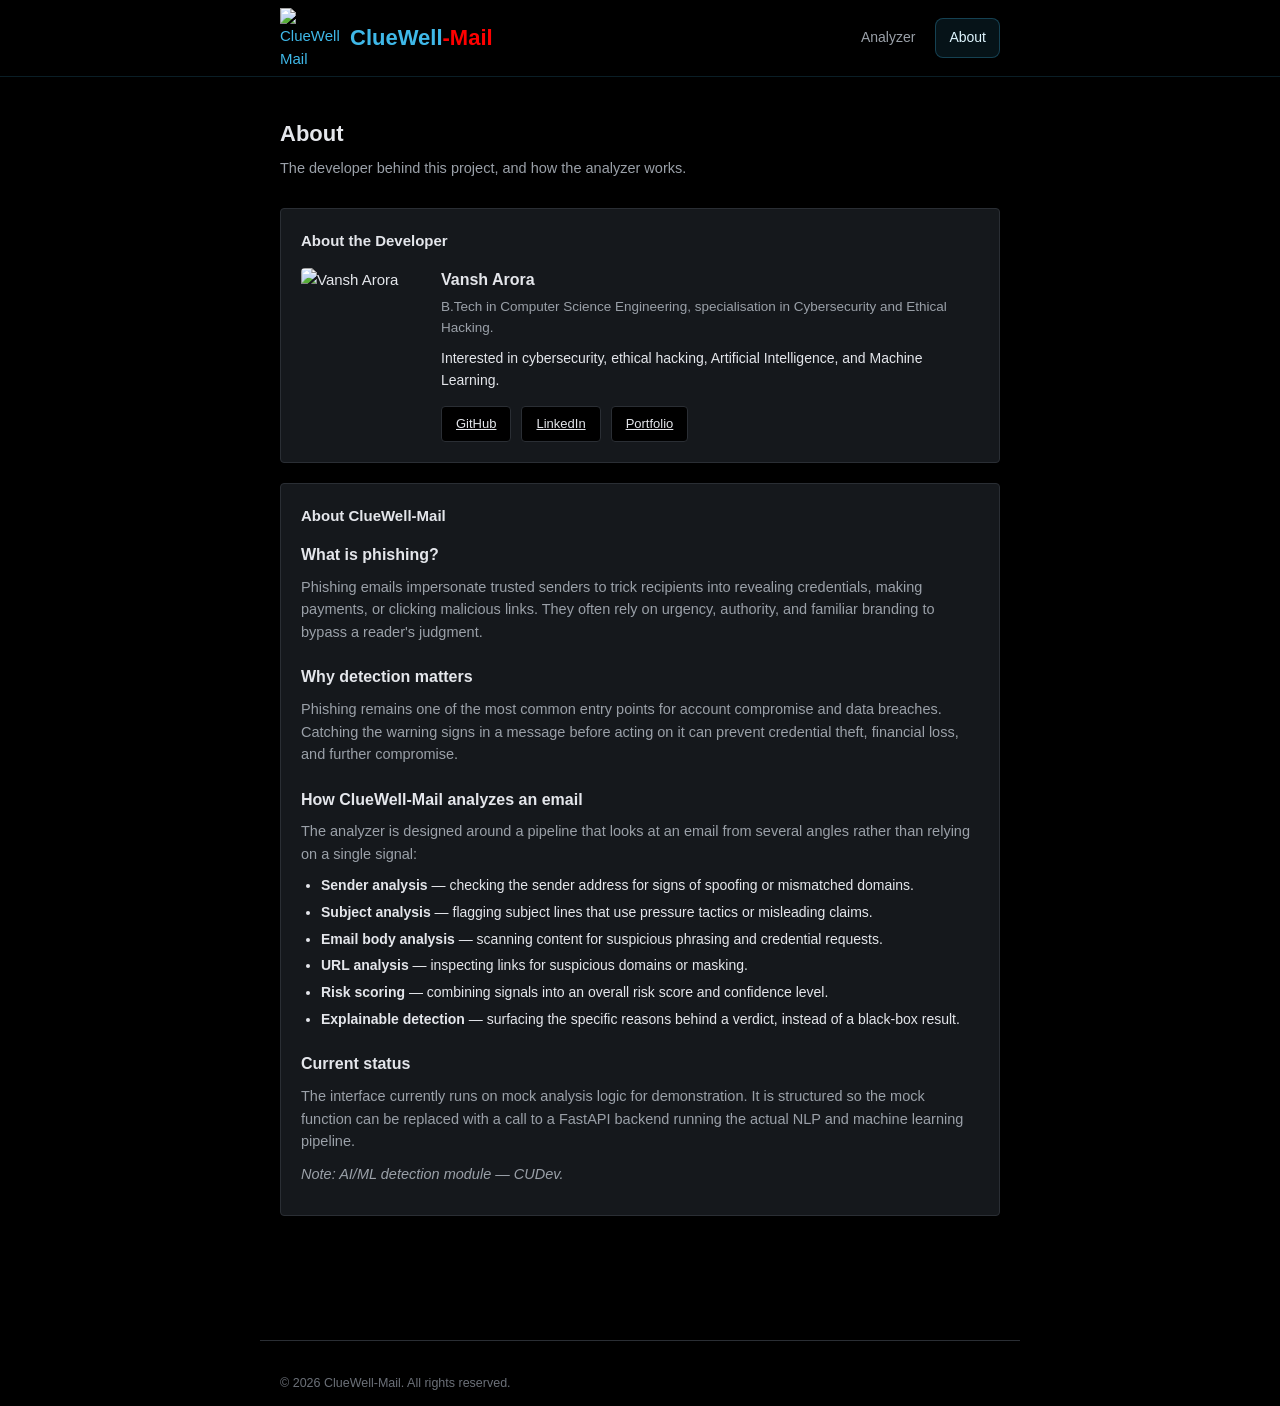
==== about.html @ 65af248f "Creating Repo" ====
<!DOCTYPE html>
<html lang="en">

<head>

  <meta charset="UTF-8">

  <meta name="viewport" content="width=device-width, initial-scale=1.0">

  <title>About — ClueWell-Mail</title>

  <meta
    name="description"
    content="Learn about ClueWell-Mail, its developer, phishing detection approach, and current project status."
  >

  <meta name="author" content="Vansh Arora">

  <meta name="robots" content="index, follow">

  <link
    rel="canonical"
    href="https://cluewell-mail.netlify.app/about.html"
  >

  <link
    rel="icon"
    type="image/png"
    href="assests/cluewell-mail-main.png"
  >

  <link rel="stylesheet" href="style.css">

  <script src="script.js" defer></script>

</head>


<body>


  <!-- =========================
       NAVBAR
       ========================= -->

  <header class="navbar">

    <div class="navbar-inner">

      <a href="index.html" class="brand">

        <img
          src="assests/cluewell-mail-main.png"
          alt="ClueWell-Mail logo"
          class="brand-logo"
        >

        <span class="brand-name">
          ClueWell<span class="brand-ai">-Mail</span>
        </span>

      </a>


      <button
        class="nav-toggle"
        type="button"
        aria-expanded="false"
        aria-controls="primary-navigation"
      >

        <span class="sr-only">
          Toggle navigation
        </span>

        <span></span>
        <span></span>
        <span></span>

      </button>


      <nav
        class="nav-links"
        id="primary-navigation"
        aria-label="Primary navigation"
      >

        <a href="index.html">
          Analyzer
        </a>

        <a
          href="about.html"
          aria-current="page"
        >
          About
        </a>

      </nav>

    </div>

  </header>


  <!-- =========================
       MAIN CONTENT
       ========================= -->

  <main class="page">


    <div class="page-header">

      <h1>About</h1>

      <p>
        The developer behind this project, and how the analyzer works.
      </p>

    </div>


    <!-- =========================
         DEVELOPER
         ========================= -->

    <section class="panel">

      <h2>
        About the Developer
      </h2>


      <div class="dev-block">


        <div class="dev-photo">

          <img
            src="assests/vansh arora profile.jpg"
            alt="Vansh Arora"
          >

        </div>


        <div>

          <p class="dev-name">
            Vansh Arora
          </p>


          <p class="dev-role">
            B.Tech in Computer Science Engineering,
            specialisation in Cybersecurity and Ethical Hacking.
          </p>


          <p class="dev-bio">
            Interested in cybersecurity, ethical hacking,
            Artificial Intelligence, and Machine Learning.
          </p>


          <div class="dev-links">

            <a
              href="https://github.com/aroravansh-cyber"
              class="btn"
              id="github-link"
            >
              GitHub
            </a>


            <a
              href="https://www.linkedin.com/in/vansh-arora-cyber"
              class="btn"
              id="linkedin-link"
            >
              LinkedIn
            </a>


            <a
              href="https://vansh-arora-portfolio.netlify.app/"
              class="btn"
              id="portfolio-link"
            >
              Portfolio
            </a>

          </div>

        </div>

      </div>

    </section>


    <!-- =========================
         ABOUT CLUEWELL-MAIL
         ========================= -->

    <section class="panel">

      <h2>
        About ClueWell-Mail
      </h2>


      <div class="about-block">

        <h2>
          What is phishing?
        </h2>

        <p>
          Phishing emails impersonate trusted senders to trick
          recipients into revealing credentials, making payments,
          or clicking malicious links. They often rely on urgency,
          authority, and familiar branding to bypass a reader's judgment.
        </p>

      </div>


      <div class="about-block">

        <h2>
          Why detection matters
        </h2>

        <p>
          Phishing remains one of the most common entry points for
          account compromise and data breaches. Catching the warning
          signs in a message before acting on it can prevent credential
          theft, financial loss, and further compromise.
        </p>

      </div>


      <div class="about-block">

        <h2>
          How ClueWell-Mail analyzes an email
        </h2>

        <p>
          The analyzer is designed around a pipeline that looks at
          an email from several angles rather than relying on a
          single signal:
        </p>


        <ul class="pipeline-list">

          <li>
            <strong>Sender analysis</strong> —
            checking the sender address for signs of spoofing
            or mismatched domains.
          </li>

          <li>
            <strong>Subject analysis</strong> —
            flagging subject lines that use pressure tactics
            or misleading claims.
          </li>

          <li>
            <strong>Email body analysis</strong> —
            scanning content for suspicious phrasing and
            credential requests.
          </li>

          <li>
            <strong>URL analysis</strong> —
            inspecting links for suspicious domains or masking.
          </li>

          <li>
            <strong>Risk scoring</strong> —
            combining signals into an overall risk score
            and confidence level.
          </li>

          <li>
            <strong>Explainable detection</strong> —
            surfacing the specific reasons behind a verdict,
            instead of a black-box result.
          </li>

        </ul>

      </div>


      <div class="about-block">

        <h2>
          Current status
        </h2>

        <p>
          The interface currently runs on mock analysis logic
          for demonstration. It is structured so the mock function
          can be replaced with a call to a FastAPI backend running
          the actual NLP and machine learning pipeline.
        </p>

        <p>
          <em>
            Note: AI/ML detection module — CUDev.
          </em>
        </p>

      </div>

    </section>

  </main>


  <!-- =========================
       FOOTER
       ========================= -->

  <footer class="site-footer">

    <p>
      &copy; 2026 ClueWell-Mail. All rights reserved.
    </p>

  </footer>


</body>

</html>
---- style.css ----
/* ClueWell-Mail — stylesheet
   Plain CSS, no framework. Variables are set up so colors/spacing
   can be tweaked from one place. */

:root {
  --bg: #000000;
  --bg-raised: #15181c;
  --border: #2a2e34;
  --text: #e4e6eb;
  --text-dim: #9aa0a8;
  --text-faint: #6b7078;

  --accent: #3fb8e8;
  --accent-dim: #2c8fb5;
  --danger: #e5534b;
  --danger-bg: #2a1616;
  --spam: #b68e20;
  --spam-bg: #4c3d1d;
  --safe: #3fb950;
  --safe-bg: #142218;

  --mono: ui-monospace, "SFMono-Regular", Consolas, "Liberation Mono",
    Menlo, monospace;
  --sans: -apple-system, BlinkMacSystemFont, "Segoe UI", Roboto, Helvetica,
    Arial, sans-serif;

  --radius: 4px;
  --max-width: 760px;
}

* {
  box-sizing: border-box;
}

html {
  color-scheme: dark;
}

body {
  margin: 0;
  background: var(--bg);
  color: var(--text);
  font-family: var(--sans);
  font-size: 15px;
  line-height: 1.55;
  -webkit-font-smoothing: antialiased;
}

a {
  color: var(--accent);
}

a:focus-visible,
button:focus-visible,
input:focus-visible,
textarea:focus-visible {
  outline: 2px solid var(--accent);
  outline-offset: 2px;
}

/* Layout shell */

.page {
  max-width: var(--max-width);
  margin: 0 auto;
  padding: 0 20px 64px;
}

/* Navbar */

.navbar {
  position: sticky;
  top: 0;
  z-index: 1000;
  margin-bottom: 40px;
  border-bottom: 1px solid rgba(63, 184, 232, 0.16);
  background: rgba(0, 0, 0, 0.86);
  backdrop-filter: blur(16px);
}

.navbar-inner {
  display: flex;
  align-items: center;
  justify-content: space-between;
  max-width: var(--max-width);
  min-height: 72px;
  margin: 0 auto;
  padding: 8px 20px;
}

.brand {
  display: flex;
  align-items: center;
  gap: 10px;
  text-decoration: none;
  position: relative;
  z-index: 1002;
  pointer-events: auto;
}

.brand-logo {
  width: 60px;
  height: 60px;
  object-fit: contain;
  pointer-events: none;
}

.brand-name {
  font-size: 22px;
  font-weight: 700;
  color: inherit;
  white-space: nowrap;
  pointer-events: none;
}

.brand-ai {
  color: red;
}

.nav-links {
  display: flex;
  align-items: center;
  gap: 6px;
  position: relative;
  z-index: 1001;
}

.nav-links a {
  color: var(--text-dim);
  text-decoration: none;
  font-size: 14px;
  padding: 8px 13px;
  border: 1px solid transparent;
  border-radius: 8px;
  font-weight: 500;
  transition: color 160ms ease, background 160ms ease, border-color 160ms ease;
}

.nav-links a:hover {
  color: var(--text);
  background: var(--bg-raised);
}

.nav-links a[aria-current="page"] {
  color: #dff6ff;
  border-color: rgba(63, 184, 232, 0.28);
  background: rgba(63, 184, 232, 0.1);
}

.security-status {
  display: inline-flex;
  align-items: center;
  gap: 7px;
  margin-left: 8px;
  padding-left: 14px;
  border-left: 1px solid var(--border);
  color: var(--text-faint);
  font-size: 12px;
  white-space: nowrap;
}

.status-dot {
  width: 7px;
  height: 7px;
  border-radius: 50%;
  background: var(--safe);
  box-shadow: 0 0 0 4px rgba(63, 185, 80, 0.1);
}

.nav-toggle {
  display: none;
  width: 42px;
  height: 42px;
  margin-left: auto;
  padding: 10px;
  border: 1px solid var(--border);
  border-radius: 8px;
  background: var(--bg-raised);
  cursor: pointer;
  position: relative;
  z-index: 1003;
}

.nav-toggle span:not(.sr-only) {
  display: block;
  width: 19px;
  height: 2px;
  margin: 3px auto;
  border-radius: 2px;
  background: var(--text);
}

.sr-only {
  position: absolute;
  width: 1px;
  height: 1px;
  padding: 0;
  margin: -1px;
  overflow: hidden;
  clip: rect(0, 0, 0, 0);
  white-space: nowrap;
  border: 0;
}

/* Page header */

.page-header {
  margin-bottom: 28px;
}

.page-header h1 {
  font-size: 22px;
  margin: 0 0 6px;
  font-weight: 600;
}

.page-header p {
  margin: 0;
  color: var(--text-dim);
  font-size: 14.5px;
}

/* Cards / sections */

.panel {
  border: 1px solid var(--border);
  border-radius: var(--radius);
  background: var(--bg-raised);
  padding: 20px;
  margin-bottom: 20px;
}

.panel h2 {
  font-size: 15px;
  margin: 0 0 16px;
  font-weight: 600;
  color: var(--text);
}

/* Form fields */

.field {
  margin-bottom: 18px;
}

.field:last-child {
  margin-bottom: 0;
}

.field label {
  display: block;
  font-size: 13.5px;
  font-weight: 600;
  margin-bottom: 6px;
  color: var(--text);
}

.field .hint {
  display: block;
  font-size: 12.5px;
  color: var(--text-faint);
  margin-top: 5px;
}

.field input[type="text"],
.field input[type="email"],
.field textarea {
  width: 100%;
  background: var(--bg);
  border: 1px solid var(--border);
  border-radius: var(--radius);
  color: var(--text);
  font-family: inherit;
  font-size: 14px;
  padding: 10px 12px;
}

.field input::placeholder,
.field textarea::placeholder {
  color: var(--text-faint);
}

.field textarea {
  min-height: 200px;
  resize: vertical;
  line-height: 1.5;
}

.field.has-error input,
.field.has-error textarea {
  border-color: var(--danger);
}

.required-star {
  color: #e53935;
  font-weight: 700;
}

.error-message {
  display: none;
  font-size: 13px;
  color: var(--danger);
  margin-top: 6px;
}

.field.has-error .error-message {
  display: block;
}

.form-note {
  font-size: 13px;
  color: red;
  margin-top: 8px;
  min-height: 20px;
}

/* Buttons */

.btn-row {
  display: flex;
  gap: 10px;
  margin-top: 4px;
}

button {
  font-family: inherit;
  font-size: 14px;
  cursor: pointer;
}

.btn {
  border-radius: var(--radius);
  border: 1px solid var(--border);
  padding: 10px 18px;
  background: var(--bg);
  color: var(--text);
}

.btn:hover {
  border-color: var(--text-faint);
}

.btn-primary {
  background: var(--accent);
  border-color: var(--accent);
  color: #06232c;
  font-weight: 600;
}

.btn-primary:hover {
  background: var(--accent-dim);
  border-color: var(--accent-dim);
}

.btn-block {
  width: 100%;
}

.how-it-works {
  display: inline-block;
  margin-bottom: 30px;
}

/* Result area */

.result-empty {
  color: var(--text-faint);
  font-size: 14px;
  text-align: center;
  padding: 32px 0;
}

.result-content {
  display: none;
}

.result-content.is-visible {
  display: block;
}

.result-empty.is-hidden {
  display: none;
}

.verdict-row {
  display: flex;
  align-items: center;
  justify-content: space-between;
  gap: 16px;
  padding: 16px;
  border: 1px solid var(--border);
  border-radius: var(--radius);
  margin-bottom: 20px;
}

.verdict-row.phishing {
  border-color: var(--danger);
  background: var(--danger-bg);
}

.verdict-row.legitimate {
  border-color: var(--safe);
  background: var(--safe-bg);
}

.verdict-row.spam {
  border-color: var(--spam);
  background: var(--spam-bg);
}

.verdict-label {
  font-size: 12px;
  text-transform: uppercase;
  color: var(--text-dim);
  margin: 0 0 4px;
  letter-spacing: 0.04em;
}

.verdict-value {
  font-family: var(--mono);
  font-size: 20px;
  font-weight: 700;
  margin: 0;
}

.verdict-row.phishing .verdict-value {
  color: var(--danger);
}

.verdict-row.legitimate .verdict-value {
  color: var(--safe);
}

.verdict-row.spam .verdict-value {
  color: var(--spam);
}

.metric-grid {
  display: grid;
  grid-template-columns: 1fr 1fr;
  gap: 12px;
  margin-bottom: 20px;
}

.metric-box {
  border: 1px solid var(--border);
  border-radius: var(--radius);
  padding: 14px;
}

.metric-box .metric-label {
  font-size: 12.5px;
  color: var(--text-dim);
  margin: 0 0 4px;
}

.metric-box .metric-value {
  font-family: var(--mono);
  font-size: 22px;
  font-weight: 600;
  margin: 0;
}

.subsection {
  margin-bottom: 20px;
}

.subsection:last-child {
  margin-bottom: 0;
}

.subsection h3 {
  font-size: 13.5px;
  font-weight: 600;
  margin: 0 0 10px;
  color: var(--text);
}

.reason-list {
  margin: 0;
  padding-left: 20px;
  font-size: 14px;
}

.reason-list li {
  margin-bottom: 6px;
}

.reason-list li:last-child {
  margin-bottom: 0;
}

.stat-line {
  display: flex;
  justify-content: space-between;
  font-size: 14px;
  padding: 7px 0;
  border-bottom: 1px solid var(--border);
}

.stat-line:last-child {
  border-bottom: none;
}

.stat-line .stat-value {
  font-family: var(--mono);
  color: var(--text);
}

.keyword-list {
  display: flex;
  flex-wrap: wrap;
  gap: 8px;
}

.keyword-chip {
  font-family: var(--mono);
  font-size: 12.5px;
  border: 1px solid var(--border);
  border-radius: var(--radius);
  padding: 4px 9px;
  color: var(--text-dim);
}

.keyword-chip.flagged {
  color: var(--danger);
  border-color: var(--danger);
}

.keyword-chip.flagged.spam {
  color: var(--spam);
  border-color: var(--spam);
}

.report-row {
  display: flex;
  align-items: center;
  justify-content: space-between;
  gap: 12px;
  border-top: 1px solid var(--border);
  margin-top: 20px;
  padding-top: 20px;
}

.report-row p {
  margin: 0;
  font-size: 13px;
  color: var(--text-faint);
}

/* About page */

.dev-block {
  display: flex;
  gap: 20px;
  align-items: flex-start;
}

.dev-photo img {
  width: 120px;
  height: 140px;
  object-fit: cover;
  border-radius: var(--radius);
  display: block;
}

.dev-name {
  margin: 0 0 4px;
  font-size: 16px;
  font-weight: 600;
}

.dev-role {
  margin: 0 0 10px;
  font-size: 13.5px;
  color: var(--text-dim);
}

.dev-bio {
  margin: 0 0 14px;
  font-size: 14px;
}

.dev-links {
  display: flex;
  gap: 10px;
}

.dev-links .btn {
  font-size: 13px;
  padding: 7px 14px;
}

.about-block {
  margin-bottom: 22px;
}

.about-block:last-child {
  margin-bottom: 0;
}

.about-block h2 {
  font-size: 16px;
  margin: 0 0 8px;
}

.about-block p {
  margin: 0 0 10px;
  font-size: 14.5px;
  color: var(--text-dim);
}

.pipeline-list {
  margin: 10px 0 0;
  padding-left: 20px;
  font-size: 14px;
}

.pipeline-list li {
  margin-bottom: 5px;
}

.image-placeholder {
  border: 1px dashed var(--border);
  border-radius: var(--radius);
  padding: 40px 20px;
  text-align: center;
  color: var(--text-faint);
  font-size: 13px;
}

/* Footer */

.site-footer {
  max-width: var(--max-width);
  margin: 40px auto 0;
  padding: 20px 20px 0;
  border-top: 1px solid var(--border);
  color: var(--text-faint);
  font-size: 12.5px;
}

/* Responsive */

@media (max-width: 640px) {

  .navbar {
    z-index: 1000;
  }

  .navbar-inner {
    position: relative;
    z-index: 1000;
    min-height: 64px;
  }

  .brand {
    position: relative;
    z-index: 1002;
    pointer-events: auto;
  }

  .brand-logo {
    width: 80px;
    height: 62px;
    pointer-events: none;
  }

  .brand-name {
    pointer-events: none;
  }

  .brand-tagline,
  .security-status {
    display: none;
  }

  .nav-toggle {
    display: block;
    position: relative;
    z-index: 1003;
  }

  .nav-links {
    position: absolute;
    top: calc(100% - 1px);
    right: 12px;
    left: 12px;
    z-index: 1001;

    display: none;
    flex-direction: column;
    align-items: stretch;
    gap: 4px;

    padding: 10px;
    border: 1px solid var(--border);
    border-radius: 12px;
    background: #111418;
    box-shadow: 0 16px 30px rgba(0, 0, 0, 0.35);
  }

  .nav-links.is-open {
    display: flex;
  }

  .nav-links a {
    padding: 10px 12px;
  }

  .btn-row {
    flex-direction: column;
  }

  .btn-row .btn {
    width: 100%;
  }

  .metric-grid {
    grid-template-columns: 1fr;
  }

  .verdict-row {
    flex-direction: column;
    align-items: flex-start;
  }

  .report-row {
    flex-direction: column;
    align-items: stretch;
  }

  .dev-block {
    flex-direction: column;
  }

  /* ==============================
   MOBILE HEADER FIX
============================== */

@media (max-width: 640px) {

  .navbar-inner {
    position: relative;
    z-index: 1000;
  }

  .brand {
    position: relative;
    z-index: 1002;
    pointer-events: auto;
  }

  .brand-logo,
  .brand-name {
    pointer-events: none;
  }

  .nav-toggle {
    position: relative;
    z-index: 1003;
  }

  .nav-links {
    z-index: 1001;
  }
}
}
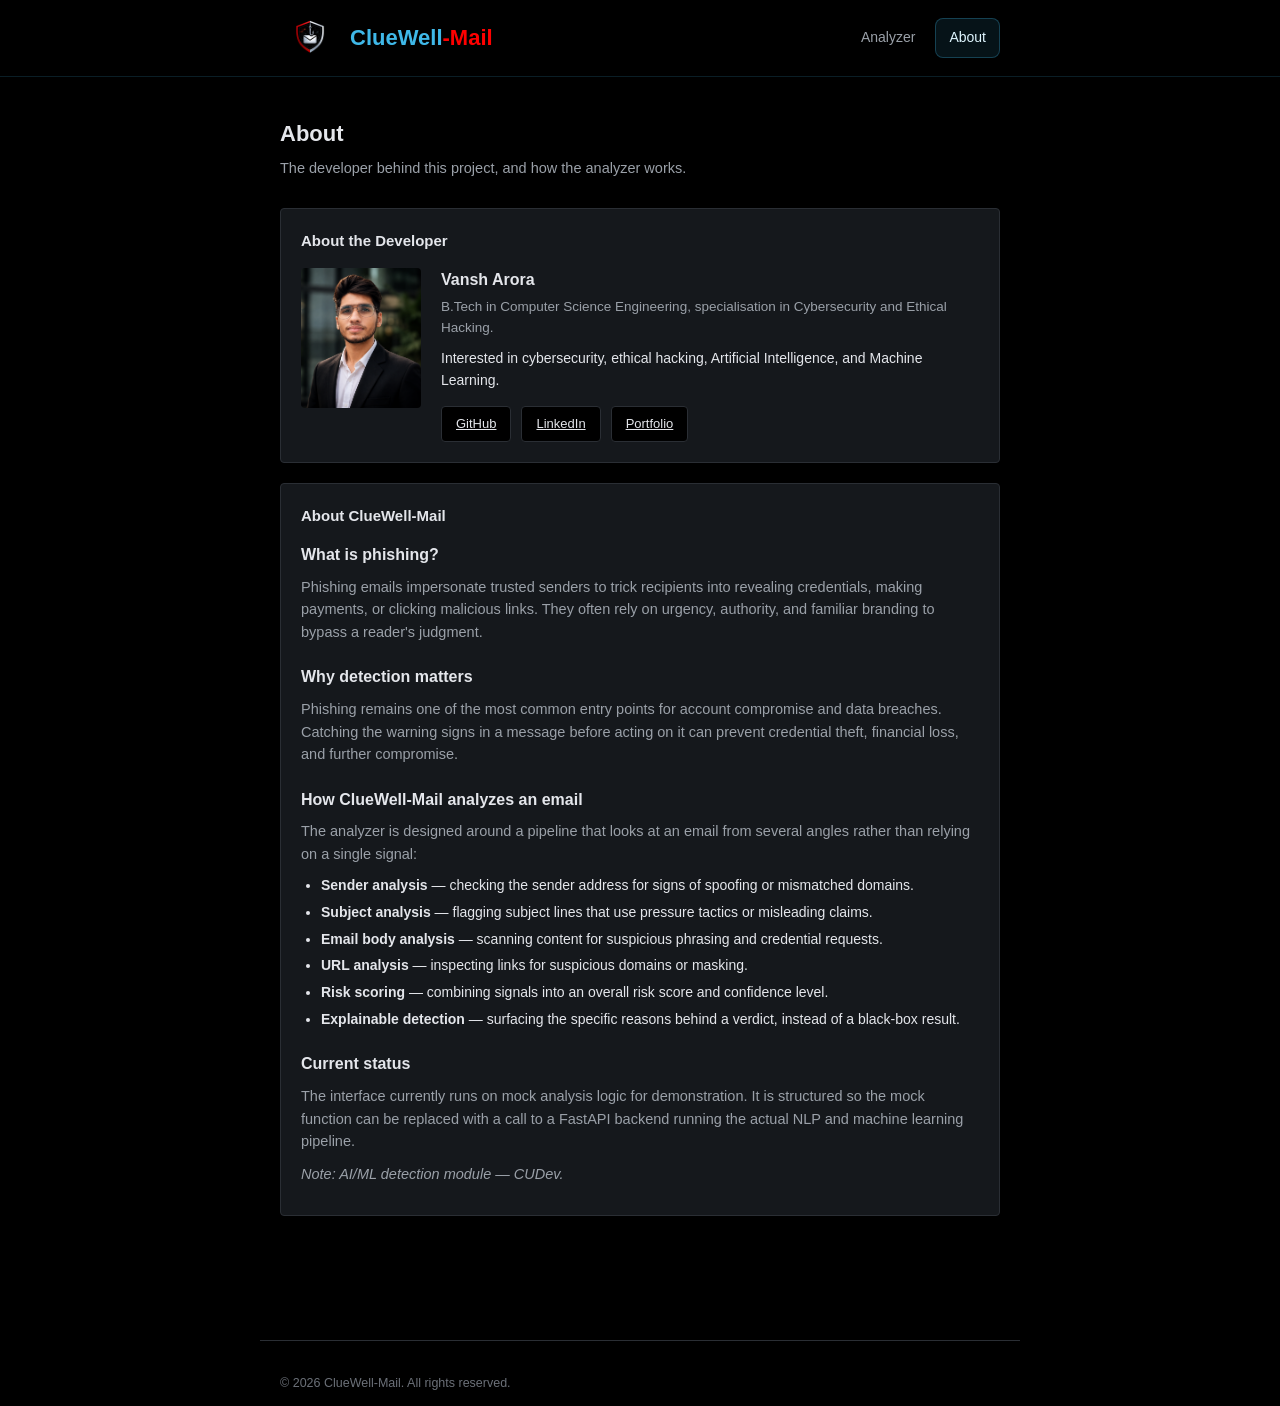
==== commit 34404e73: "Solving Mobile responsivness and Report download Issue" ====
--- a/about.html
+++ b/about.html
@@ -37,6 +37,27 @@
 
 
 <body>
+
+  <script>
+  const menuToggle = document.getElementById("menu-toggle");
+  const navLinks = document.getElementById("nav-links");
+
+  if (menuToggle && navLinks) {
+    menuToggle.addEventListener("click", function () {
+      navLinks.classList.toggle("active");
+
+      const isOpen = navLinks.classList.contains("active");
+      menuToggle.setAttribute("aria-expanded", isOpen);
+    });
+
+    navLinks.querySelectorAll("a").forEach(function (link) {
+      link.addEventListener("click", function () {
+        navLinks.classList.remove("active");
+        menuToggle.setAttribute("aria-expanded", "false");
+      });
+    });
+  }
+</script>
 
 
   <!-- =========================
--- a/style.css
+++ b/style.css
@@ -64,6 +64,25 @@
   max-width: var(--max-width);
   margin: 0 auto;
   padding: 0 20px 64px;
+}
+
+.menu-toggle {
+  display: none;
+}
+
+@media (max-width: 768px) {
+  .menu-toggle {
+    display: block;
+  }
+
+  .nav-links {
+    display: none;
+    flex-direction: column;
+  }
+
+  .nav-links.active {
+    display: flex;
+  }
 }
 
 /* Navbar */
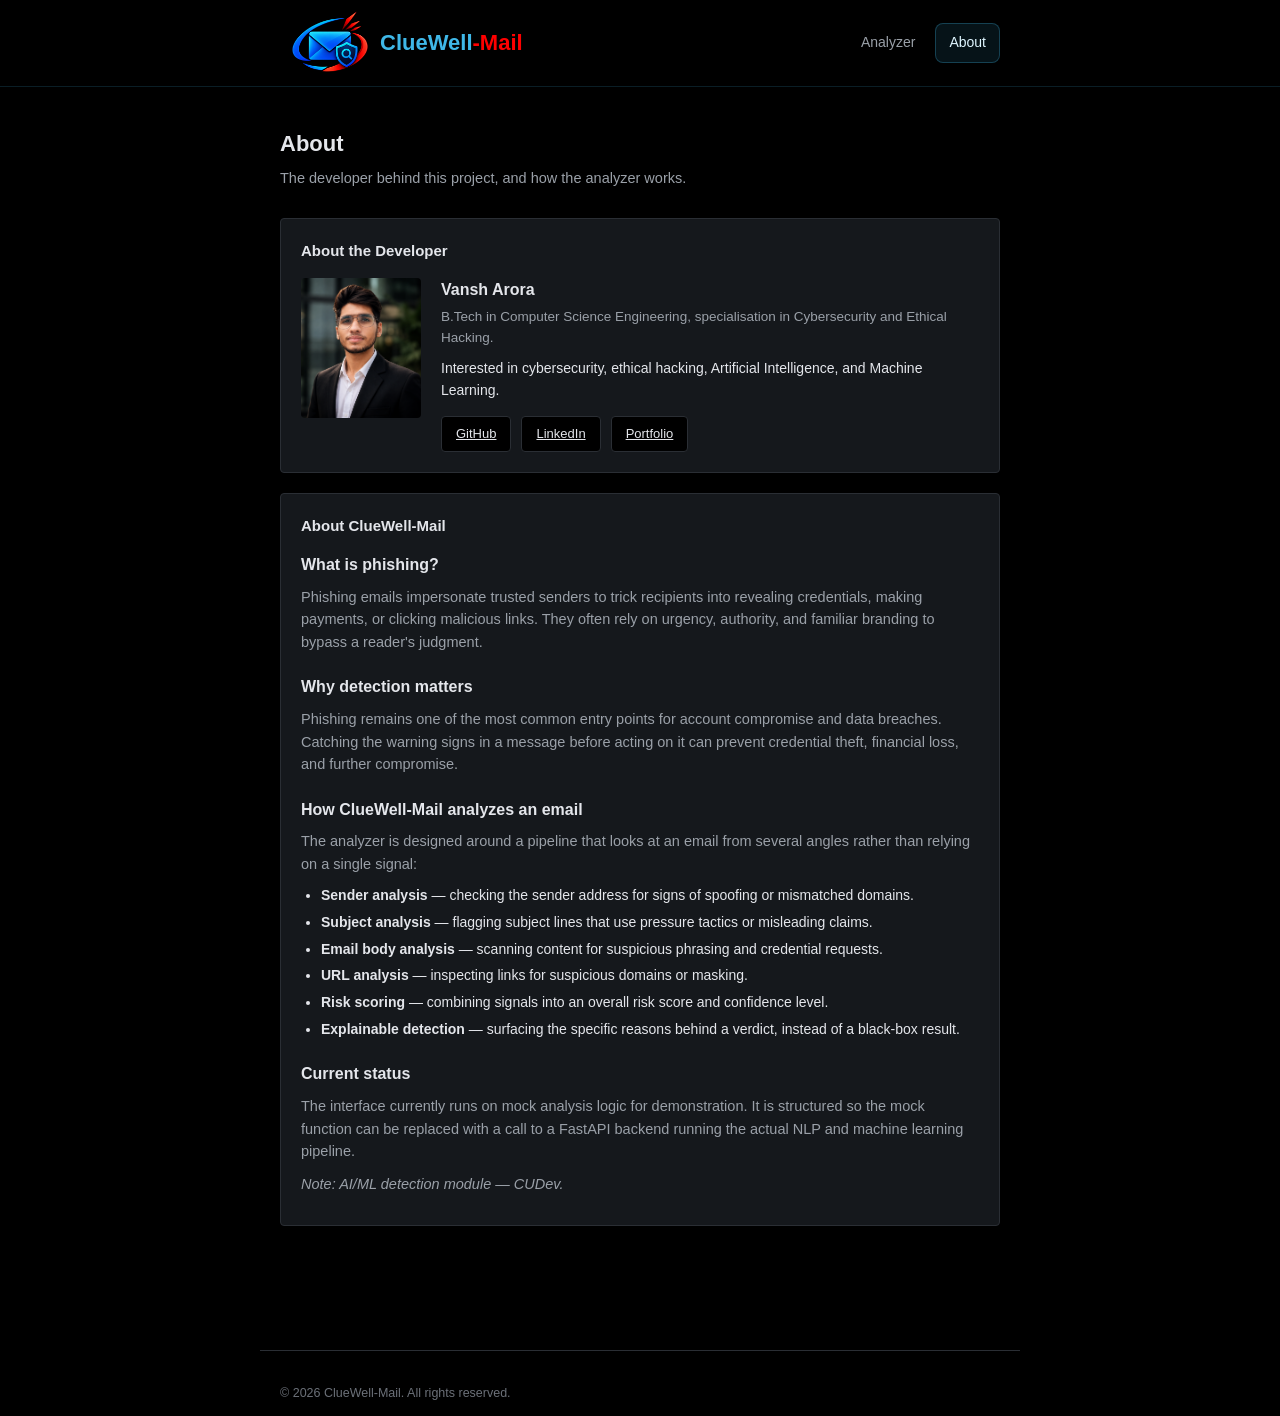
==== commit 02371c72: "Improving Add more scripts for better result" ====
--- a/about.html
+++ b/about.html
@@ -71,7 +71,7 @@
       <a href="index.html" class="brand">
 
         <img
-          src="assests/cluewell-mail-main.png"
+          src="assests/cluewell-mail.png"
           alt="ClueWell-Mail logo"
           class="brand-logo"
         >
--- a/style.css
+++ b/style.css
@@ -110,7 +110,7 @@
 .brand {
   display: flex;
   align-items: center;
-  gap: 10px;
+  gap: 20 px;
   text-decoration: none;
   position: relative;
   z-index: 1002;
@@ -118,8 +118,8 @@
 }
 
 .brand-logo {
-  width: 60px;
-  height: 60px;
+  width: 100px;
+  height: 70px;
   object-fit: contain;
   pointer-events: none;
 }
@@ -551,6 +551,22 @@
   border-color: var(--spam);
 }
 
+.keyword-group {
+  width: 100%;
+  margin-bottom: 14px;
+}
+
+.keyword-group-heading {
+  margin-bottom: 8px;
+  font-weight: 600;
+}
+
+.keyword-chips {
+  display: flex;
+  flex-wrap: wrap;
+  gap: 8px;
+}
+
 .report-row {
   display: flex;
   align-items: center;
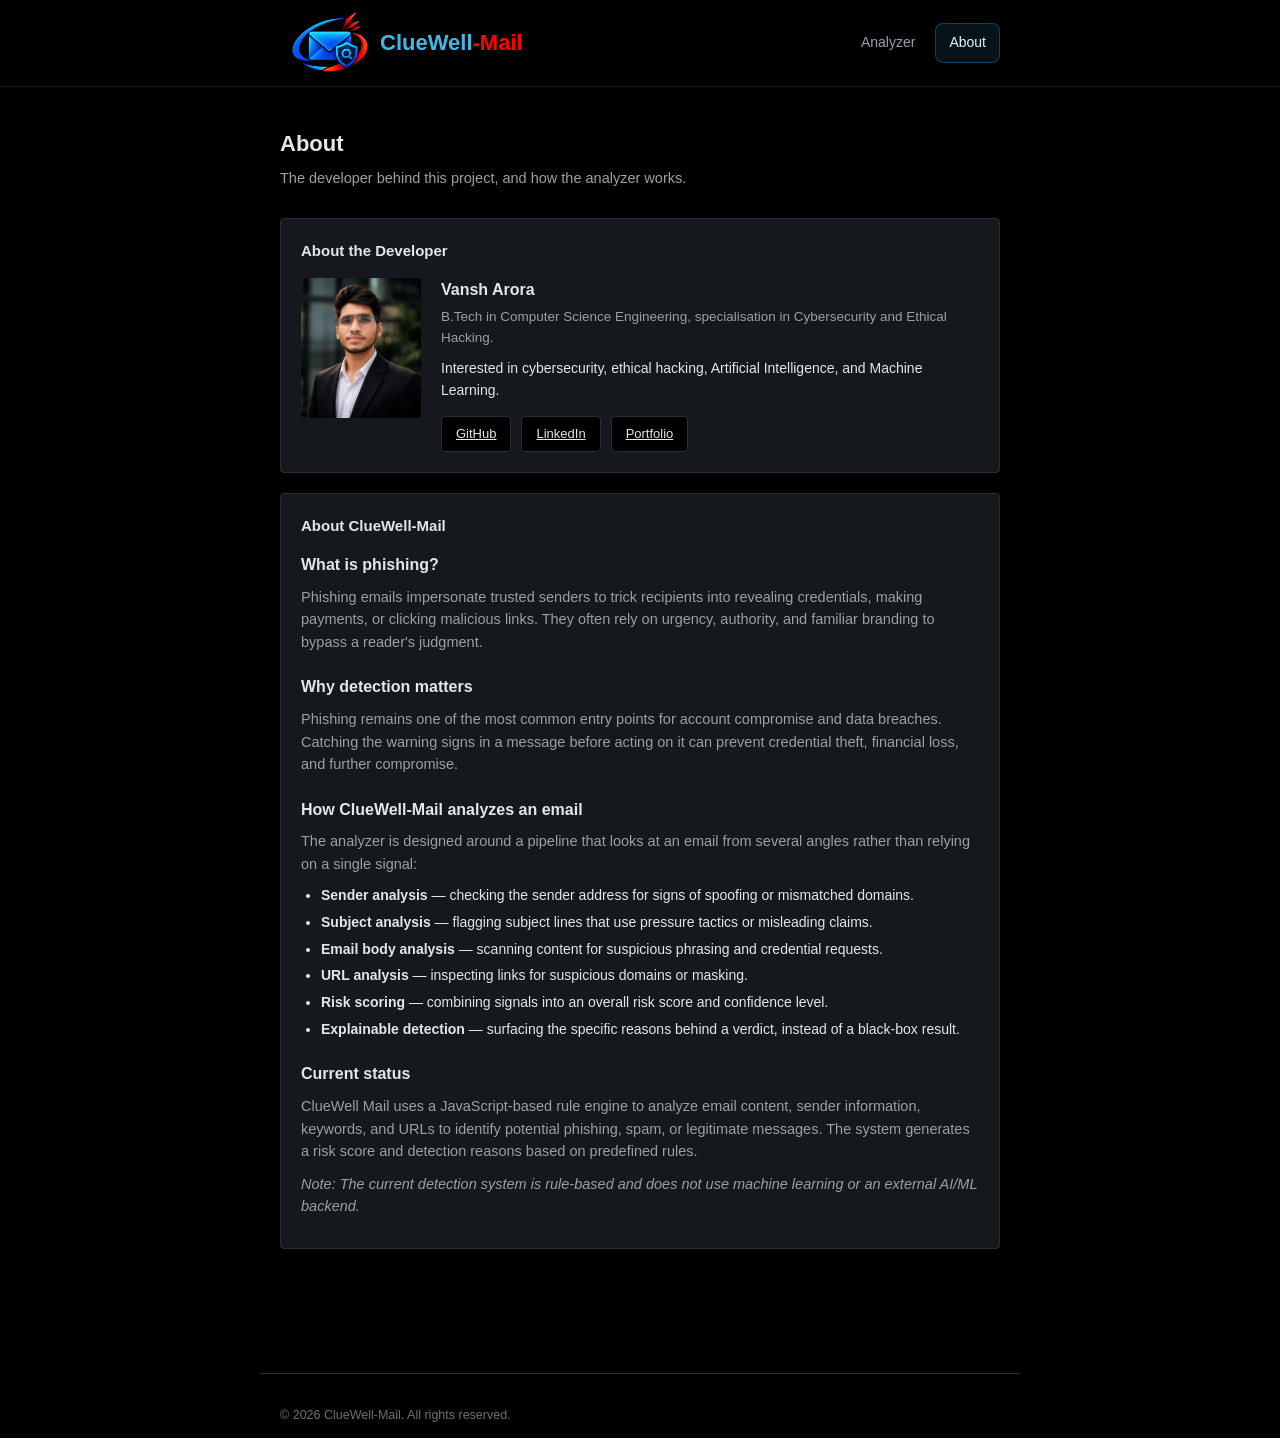
==== commit 8cf9a5b8: "Improving scrolling speed and UI" ====
--- a/about.html
+++ b/about.html
@@ -327,18 +327,21 @@
           Current status
         </h2>
 
-        <p>
-          The interface currently runs on mock analysis logic
-          for demonstration. It is structured so the mock function
-          can be replaced with a call to a FastAPI backend running
-          the actual NLP and machine learning pipeline.
-        </p>
-
-        <p>
-          <em>
-            Note: AI/ML detection module — CUDev.
-          </em>
-        </p>
+        
+      <p>
+        ClueWell Mail uses a JavaScript-based rule engine to analyze
+        email content, sender information, keywords, and URLs to
+        identify potential phishing, spam, or legitimate messages.
+        The system generates a risk score and detection reasons
+        based on predefined rules.
+      </p>
+
+      <p>
+        <em>
+          Note: The current detection system is rule-based and does
+          not use machine learning or an external AI/ML backend.
+        </em>
+      </p>
 
       </div>
 
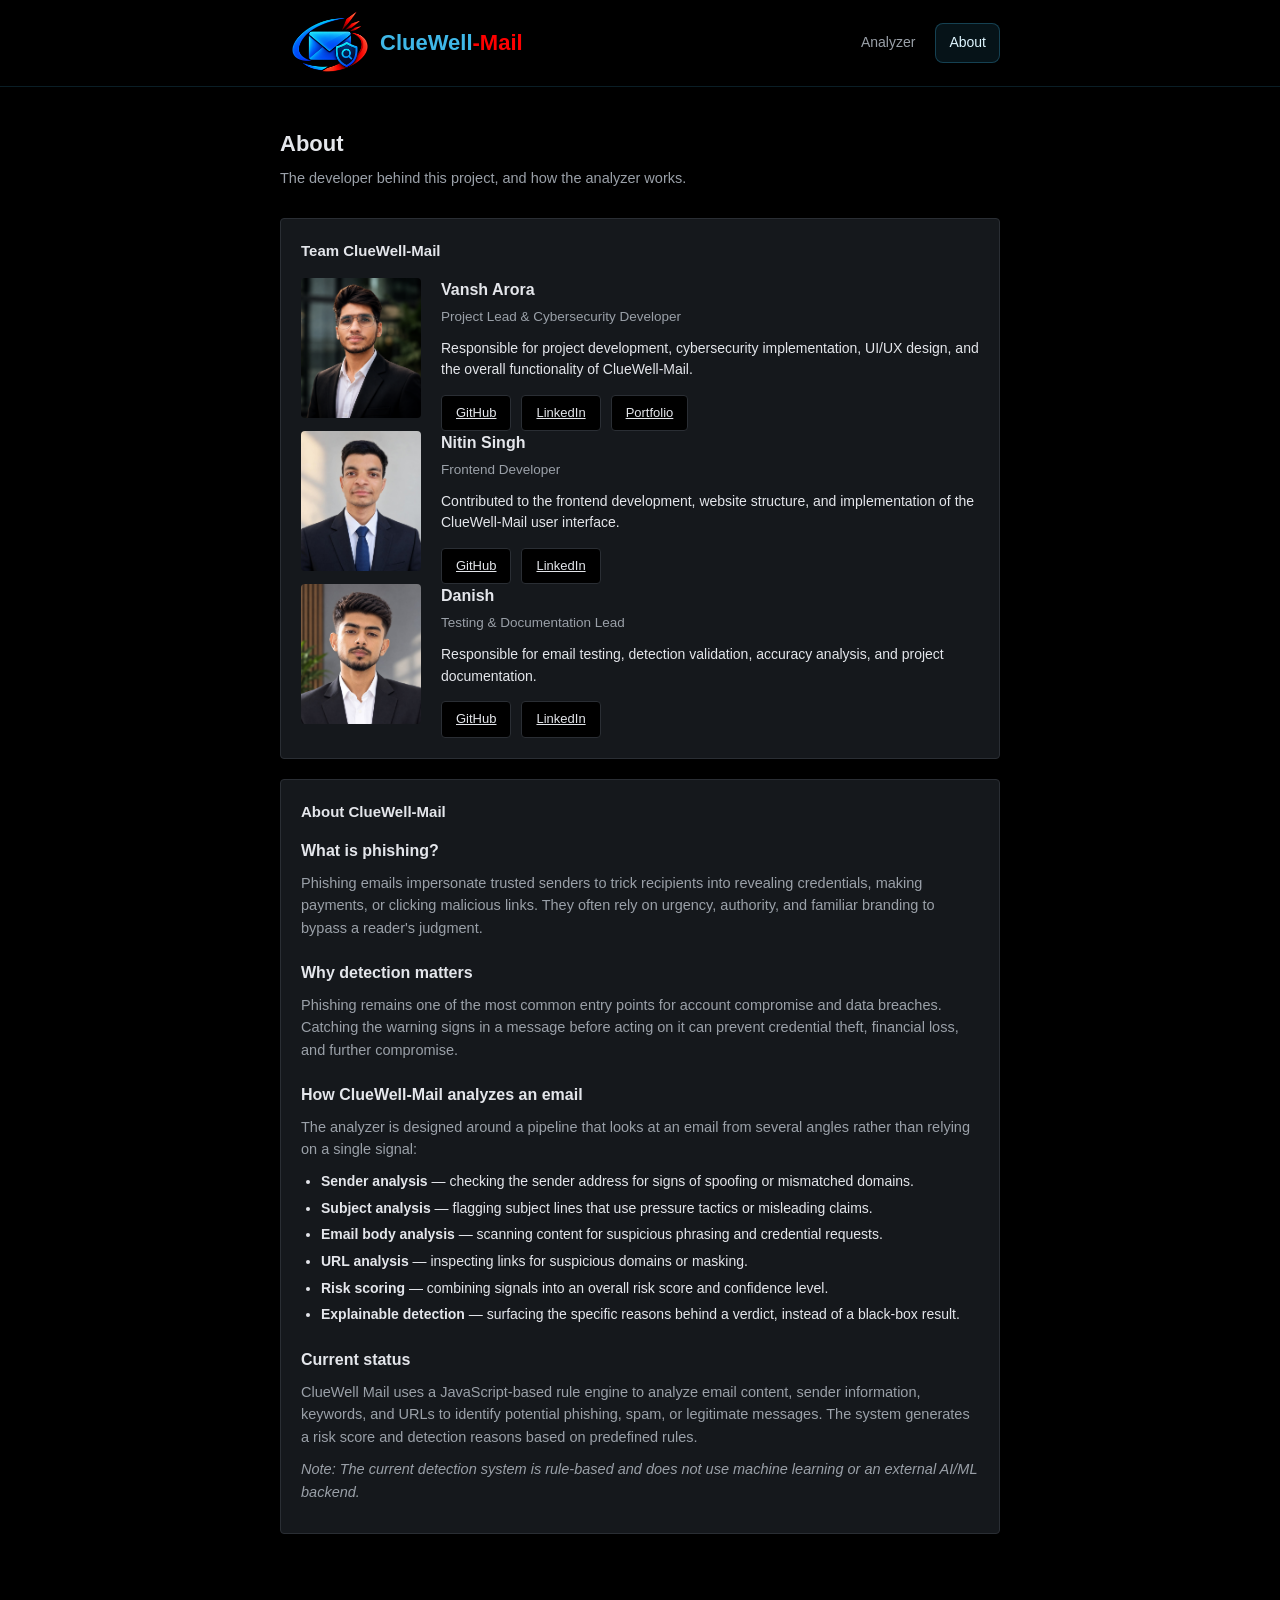
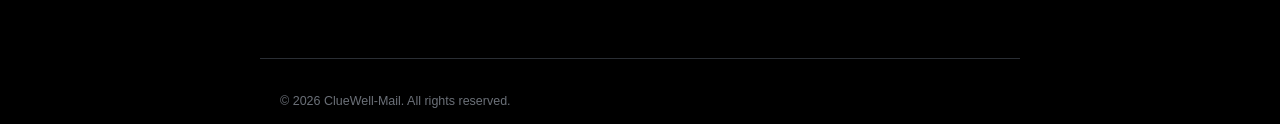
==== commit ebecc09b: "Bug Solving" ====
--- a/about.html
+++ b/about.html
@@ -144,83 +144,173 @@
 
 
     <!-- =========================
-         DEVELOPER
+         TEAM MEMBERS
          ========================= -->
 
-    <section class="panel">
-
-      <h2>
-        About the Developer
-      </h2>
-
-
-      <div class="dev-block">
-
-
-        <div class="dev-photo">
-
-          <img
-            src="assests/vansh arora profile.jpg"
-            alt="Vansh Arora"
-          >
+      <section class="panel">
+
+        <h2>Team ClueWell-Mail</h2>
+
+        <!-- Vansh Arora -->
+        <div class="dev-block">
+
+          <div class="dev-photo">
+            <img
+              src="assests/vansh-arora-profile.jpg"
+              alt="Vansh Arora"
+            >
+          </div>
+
+          <div>
+            <p class="dev-name">
+              Vansh Arora
+            </p>
+
+            <p class="dev-role">
+              Project Lead &amp; Cybersecurity Developer
+            </p>
+
+            <p class="dev-bio">
+              Responsible for project development, cybersecurity
+              implementation, UI/UX design, and the overall functionality
+              of ClueWell-Mail.
+            </p>
+
+            <div class="dev-links">
+
+              <a
+                href="https://github.com/aroravansh-cyber"
+                class="btn"
+                target="_blank"
+                rel="noopener noreferrer"
+              >
+                GitHub
+              </a>
+
+              <a
+                href="https://www.linkedin.com/in/vansh-arora-cyber"
+                class="btn"
+                target="_blank"
+                rel="noopener noreferrer"
+              >
+                LinkedIn
+              </a>
+
+              <a
+                href="https://vansh-arora-portfolio.netlify.app/"
+                class="btn"
+                target="_blank"
+                rel="noopener noreferrer"
+              >
+                Portfolio
+              </a>
+
+            </div>
+          </div>
 
         </div>
 
 
-        <div>
-
-          <p class="dev-name">
-            Vansh Arora
-          </p>
-
-
-          <p class="dev-role">
-            B.Tech in Computer Science Engineering,
-            specialisation in Cybersecurity and Ethical Hacking.
-          </p>
-
-
-          <p class="dev-bio">
-            Interested in cybersecurity, ethical hacking,
-            Artificial Intelligence, and Machine Learning.
-          </p>
-
-
-          <div class="dev-links">
-
-            <a
-              href="https://github.com/aroravansh-cyber"
-              class="btn"
-              id="github-link"
+        <!-- Nitin -->
+        <div class="dev-block">
+
+          <div class="dev-photo">
+            <img
+              src="assests/nitin-profile.jpeg"
+              alt="Nitin Singh"
             >
-              GitHub
-            </a>
-
-
-            <a
-              href="https://www.linkedin.com/in/vansh-arora-cyber"
-              class="btn"
-              id="linkedin-link"
+          </div>
+
+          <div>
+            <p class="dev-name">
+              Nitin Singh
+            </p>
+
+            <p class="dev-role">
+              Frontend Developer
+            </p>
+
+            <p class="dev-bio">
+              Contributed to the frontend development, website structure,
+              and implementation of the ClueWell-Mail user interface.
+            </p>
+
+            <div class="dev-links">
+
+              <a
+                href="https://github.com/nitin-username"
+                class="btn"
+                target="_blank"
+                rel="noopener noreferrer"
+              >
+                GitHub
+              </a>
+
+              <a
+                href="https://www.linkedin.com/in/nitin-username"
+                class="btn"
+                target="_blank"
+                rel="noopener noreferrer"
+              >
+                LinkedIn
+              </a>
+
+            </div>
+          </div>
+
+        </div>
+
+
+        <!-- Danish -->
+        <div class="dev-block">
+
+          <div class="dev-photo">
+            <img
+              src="assests/danish-profile.jpeg"
+              alt="Danish"
             >
-              LinkedIn
-            </a>
-
-
-            <a
-              href="https://vansh-arora-portfolio.netlify.app/"
-              class="btn"
-              id="portfolio-link"
-            >
-              Portfolio
-            </a>
-
+          </div>
+
+          <div>
+            <p class="dev-name">
+              Danish
+            </p>
+
+            <p class="dev-role">
+              Testing &amp; Documentation Lead
+            </p>
+
+            <p class="dev-bio">
+              Responsible for email testing, detection validation,
+              accuracy analysis, and project documentation.
+            </p>
+
+            <div class="dev-links">
+
+              <a
+                href="https://github.com/danish-aiml"
+                class="btn"
+                target="_blank"
+                rel="noopener noreferrer"
+              >
+                GitHub
+              </a>
+
+              <a
+                href="https://www.linkedin.com/in/danish-username"
+                class="btn"
+                target="_blank"
+                rel="noopener noreferrer"
+              >
+                LinkedIn
+              </a>
+
+            </div>
           </div>
 
         </div>
 
-      </div>
-
-    </section>
+      </section>
 
 
     <!-- =========================
